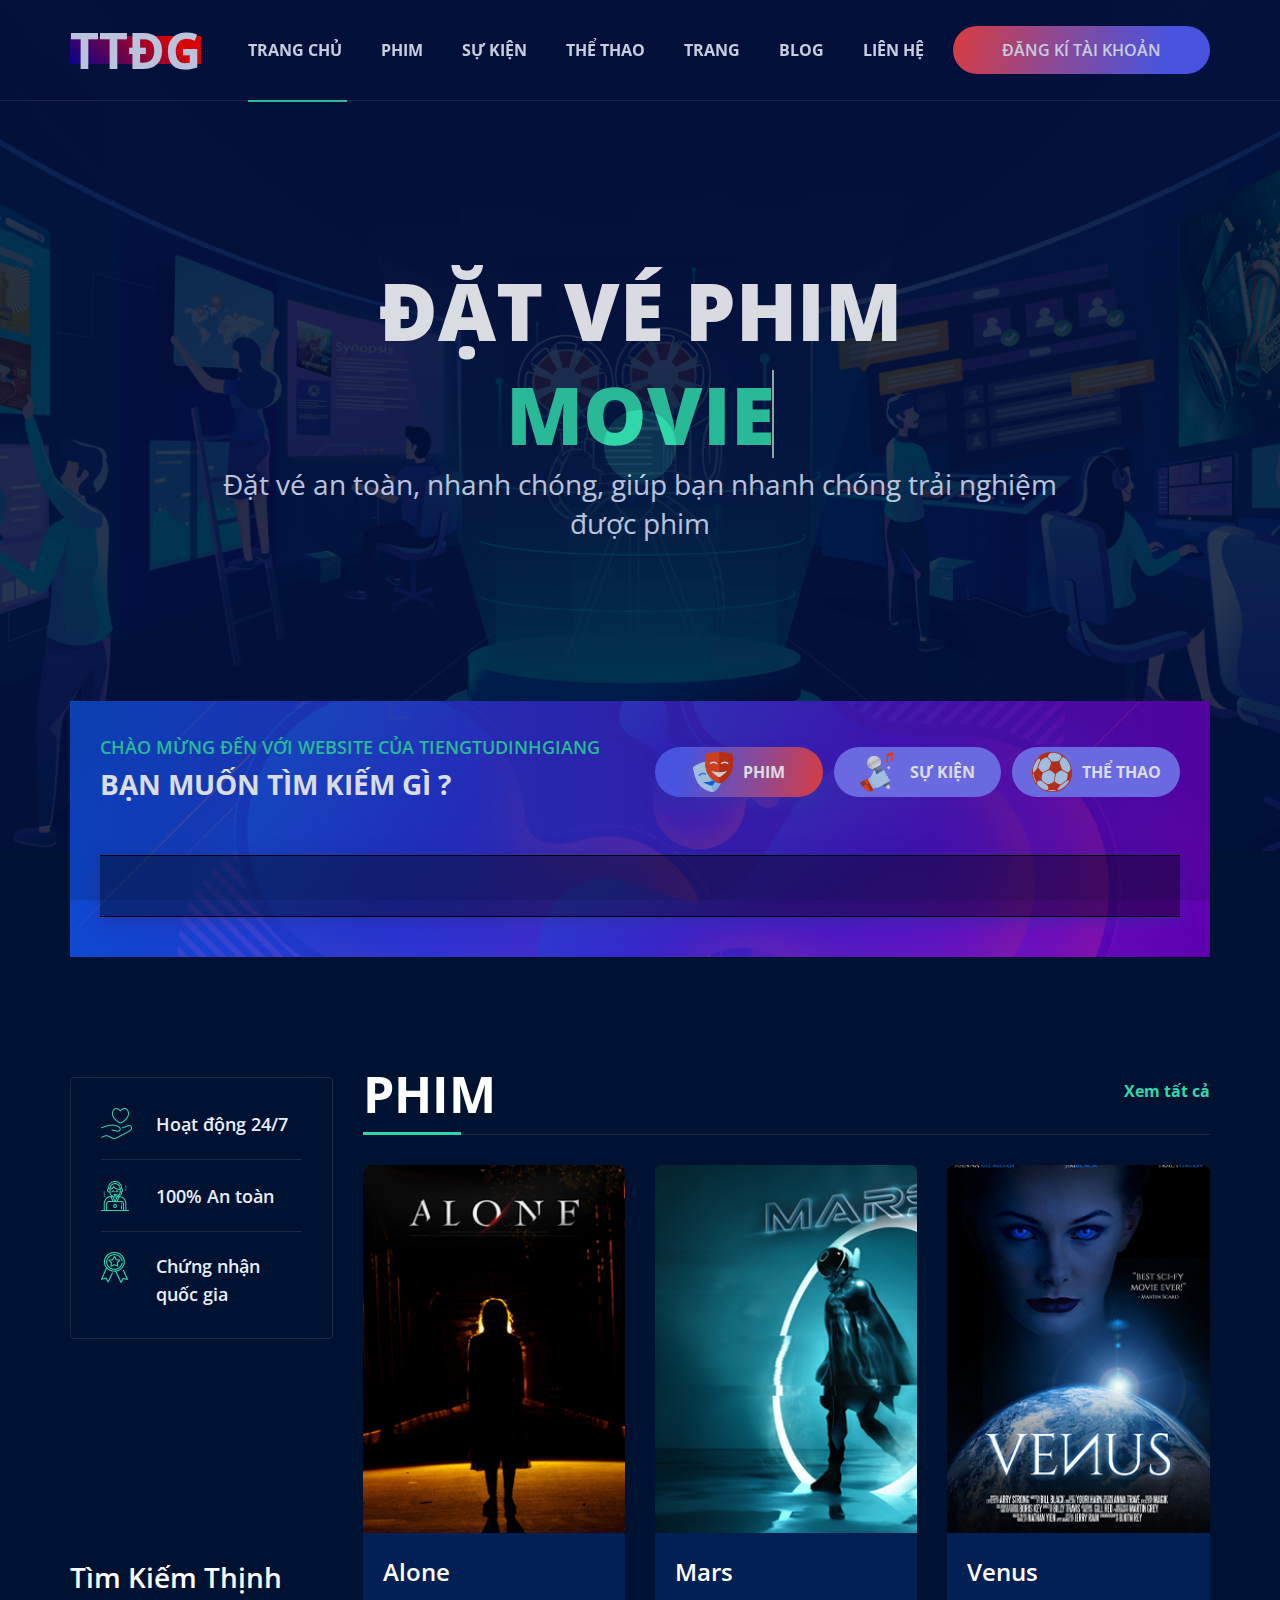
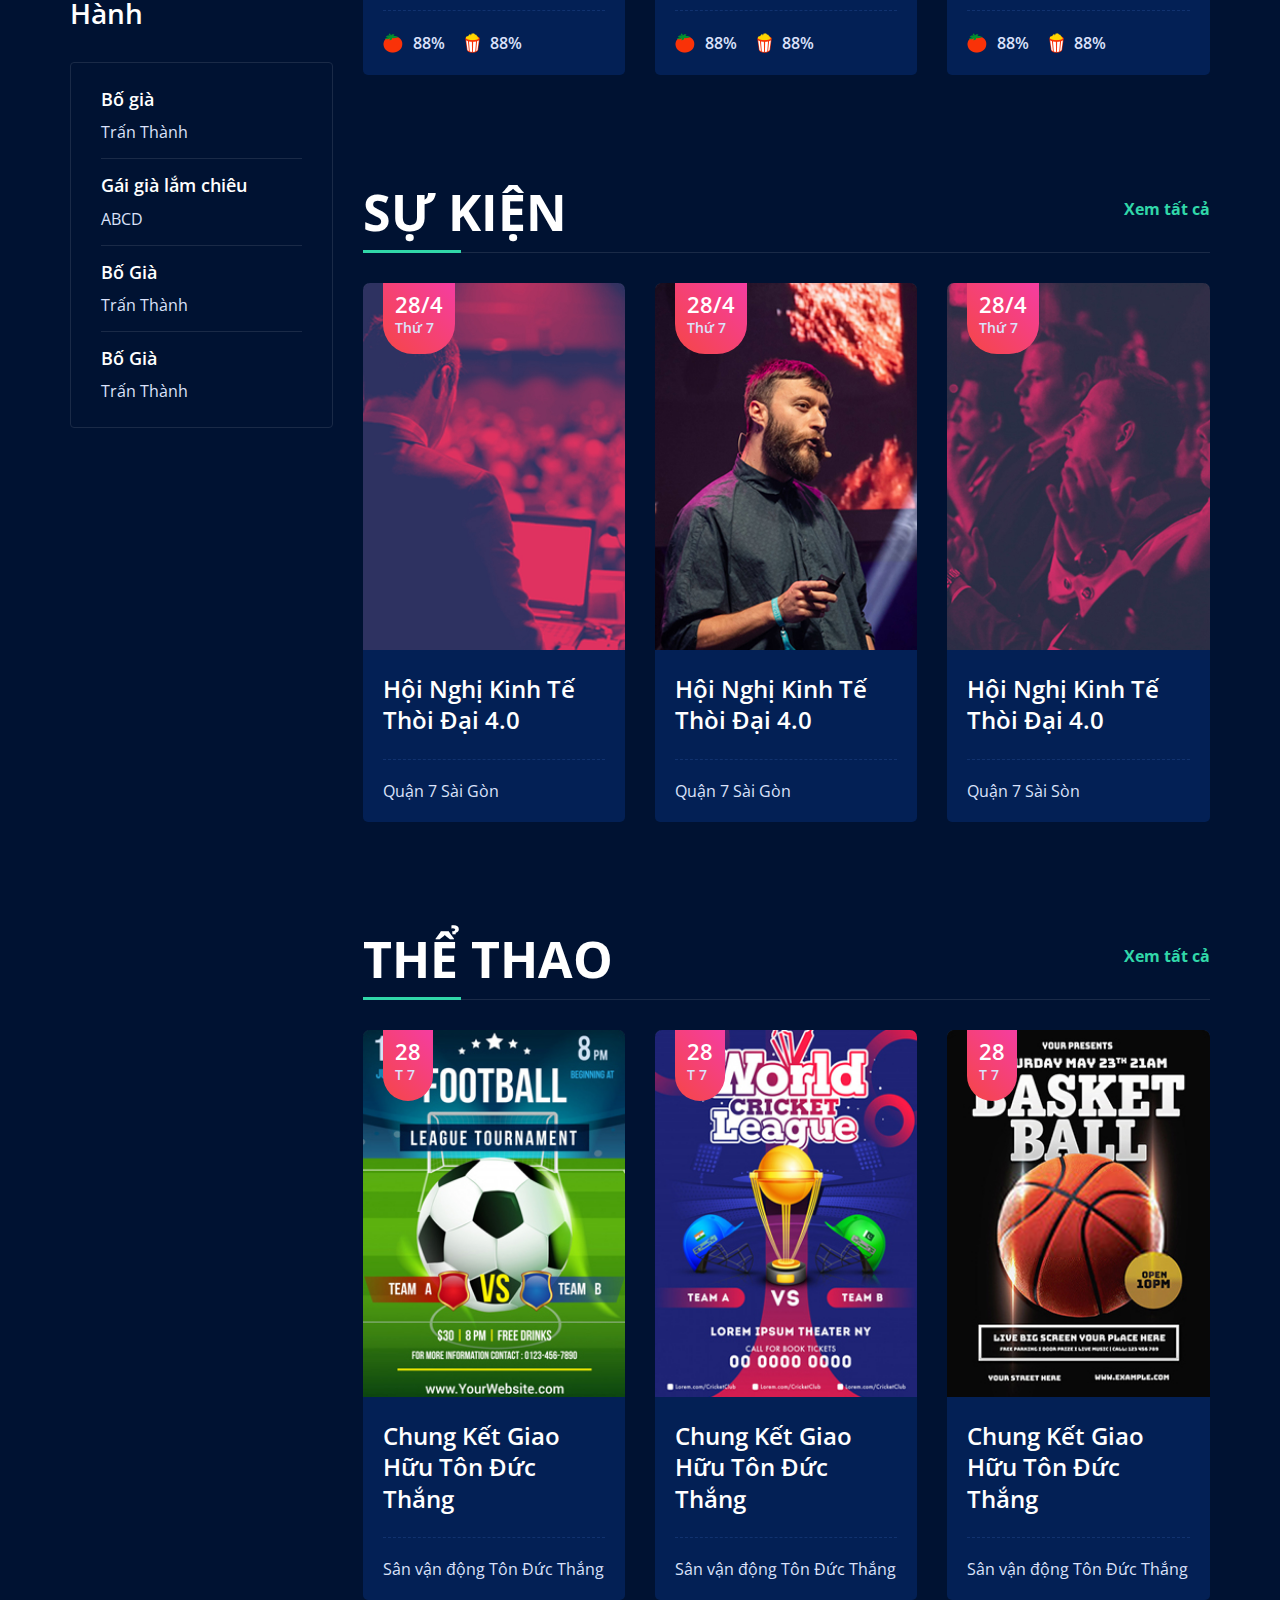
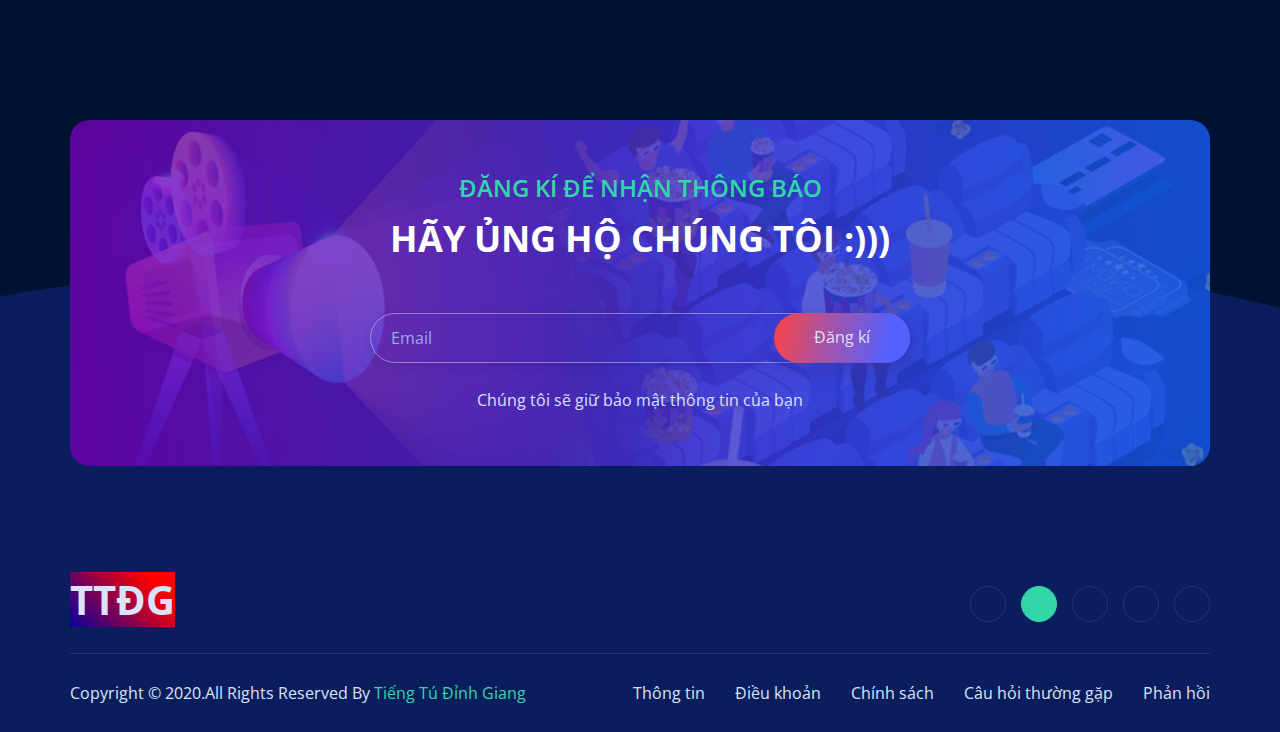
==== index.html @ 3dcde495 "first commit" ====
<!DOCTYPE html>
<html lang="en">

<head>
    <meta charset="UTF-8">
    <meta name="viewport" content="width=device-width, initial-scale=1.0">
    <meta http-equiv="X-UA-Compatible" content="ie=edge">

    <link href="/your-path-to-fontawesome/css/fontawesome.css" rel="stylesheet">
    <link href="/your-path-to-fontawesome/css/brands.css" rel="stylesheet">
    <link href="/your-path-to-fontawesome/css/solid.css" rel="stylesheet">
    <link rel="stylesheet" href="path/to/font-awesome/css/font-awesome.min.css">

    <link rel="stylesheet" href="./assets/css/bootstrap.min.css">
    <link rel="stylesheet" href="./assets/css/all.min.css">
    <link rel="stylesheet" href="./assets/css/animate.css">
    <link rel="stylesheet" href="./assets/css/flaticon.css">
    <link rel="stylesheet" href="./assets/css/magnific-popup.css">
    <link rel="stylesheet" href="./assets/css/odometer.css">
    <link rel="stylesheet" href="./assets/css/owl.carousel.min.css">
    <link rel="stylesheet" href="./assets/css/owl.theme.default.min.css">
    <link rel="stylesheet" href="./assets/css/nice-select.css">
    <link rel="stylesheet" href="./assets/css/jquery.animatedheadline.css">
    <link rel="stylesheet" href="./assets/css/main.css">
    <link rel="stylesheet" href="https://use.fontawesome.com/releases/v5.6.3/css/all.css" integrity="sha384-UHRtZLI+pbxtHCWp1t77Bi1L4ZtiqrqD80Kn4Z8NTSRyMA2Fd33n5dQ8lWUE00s/" crossorigin="anonymous"></head>

    <link rel="shortcut icon" href="./assets/images/favicon.png" type="image/x-icon">

    <title>Web đặt vé xem phim siêu cấp pro</title>


</head>

<body>
    <!-- ==========Preloader========== -->
    <div class="preloader">
        <div class="preloader-inner">
            <div class="preloader-icon">
                <span></span>
                <span></span>
            </div>
        </div>
    </div>
    <!-- ==========Preloader========== -->
    <!-- ==========Overlay========== -->
    <div class="overlay"></div>
    
    <!-- ==========Overlay========== -->

    <!-- ==========Header-Section========== -->
    <header class="header-section">
        <div class="container">
            <div class="header-wrapper">
                <span style="font-size: 50px;background: linear-gradient(45deg, #09009f, #ff0000 80%); font-weight: 700;">TTĐG</span>
                <ul class="menu">
                    <li>
                        <a href="#0" class="active">Trang chủ</a>
                        <ul class="submenu">
                            <li>
                                <a href="#" class="active">Trang chủ 1</a>
                            </li>
                            <li>
                                <a href="./index2/index-2.html">Trang chủ 2</a>
                            </li>
                        </ul>
                    </li>
                    <li>
                        <a href="#0">PHIM</a>
                        <ul class="submenu">
                            <li>
                                <a href="./moviegrid/movie-grid.html">Xem dạng lưới</a>
                            </li>
                            <li>
                                <a href="./movielist/movie-list.html">Xem dạng danh sách</a>
                            </li>
                            <li>
                                <a href="./moviedetail/movie-details.html">Chi tiết phim</a>
                            </li>
                            <li>
                                <a href="./moviedetail2/movie-details-2.html">Chi tiết phim 2</a>
                            </li>
                            <li>
                                <a href="./movieticketplan/movie-ticket-plan.html">Đặt kế hoạch mua vé </a>
                            </li>
                            <li>
                                <a href="./movieseatplan/movie-seat-plan.html">Chọn chỗ ngồi</a>
                            </li>
                            <li>
                                <a href="./moviecheckout/movie-checkout.html">Thanh toán</a>
                            </li>
                            <li>
                                <a href="./moviefood/popcorn.html">Đồ ăn kèm :)</a>
                            </li>
                        </ul>
                    </li>
                    <li>
                        <a href="#0">Sự kiện</a>
                        <ul class="submenu">
                            <li>
                                <a href="#">Sự Kiện</a>
                            </li>
                            <li>
                                <a href="#">Chi tiết sự kiện</a>
                            </li>
                            <li>
                                <a href="#">mua vé cho sự kiện</a>
                            </li>
                        </ul>
                    </li>
                    <li>
                        <a href="#0">Thể thao</a>
                        <ul class="submenu">
                            <li>
                                <a href="#">Thể thao</a>
                            </li>
                            <li>
                                <a href="#">tin tức thể thao</a>
                            </li>
                            <li>
                                <a href="#">mua vé thể thao</a>
                            </li>
                            <li>
                                <a href="#">thanh toán vé</a>
                            </li>
                        </ul>
                    </li>
                    <li>
                        <a href="#0">Trang</a>
                        <ul class="submenu">
                            <li>
                                <a href="./about/about.html">Thông tin</a>
                            </li>
                            <li>
                                <a href="#">Tải App cho điện thoại</a>
                            </li>
                            <li>
                                <a href="./signin/sign-in.html">Đăng nhập</a>
                            </li>
                            <li>
                                <a href="./signup/sign-up.html">đăng kí</a>
                            </li>
                        </ul>
                    </li>
                    <li>
                        <a href="#0">blog</a>
                        <ul class="submenu">
                            <li>
                                <a href="#">Blog cá nhân</a>
                            </li>
                            <li>
                                <a href="#">danh sách Blog dạng lưới</a>
                            </li>
                        </ul>
                    </li>
                    <li>
                        <a href="./contactus/contact.html">Liên hệ</a>
                    </li>
                    <li class="header-button pr-0">
                        <a href="./signup/sign-up.html">Đăng kí tài khoản</a>
                    </li>
                </ul>
                <div class="header-bar d-lg-none">
                    <span></span>
                    <span></span>
                    <span></span>
                </div>
            </div>
        </div>
    </header>
    <!-- ==========Header-Section========== -->

    <!-- ==========Banner-Section========== -->
    <section class="banner-section">
        <div class="banner-bg bg_img bg-fixed" data-background="./assets/images/banner/banner01.jpg"></div>
        <div class="container">
            <div class="banner-content">
                <h1 class="title  cd-headline clip"><span class="d-block">Đặt Vé Phim</span>
                    <span class="color-theme cd-words-wrapper p-0 m-0">
                        <b class="is-visible">Movie</b>
                        <b>Event</b>
                        <b>Sport</b>
                    </span>
                </h1>
                <p>Đặt vé an toàn, nhanh chóng, giúp bạn nhanh chóng trải nghiệm được phim</p>
            </div>
        </div>
    </section>
    <!-- ==========Banner-Section========== -->

    <!-- ==========Ticket-Search========== -->
    <section class="search-ticket-section padding-top pt-lg-0">
        <div class="container">
            <div class="search-tab bg_img" data-background="./assets/images/ticket/ticket-bg01.jpg">
                <div class="row align-items-center mb--20">
                    <div class="col-lg-6 mb-20">
                        <div class="search-ticket-header">
                            <h6 class="category">Chào mừng đến với website của TiengTuDinhGiang</h6>
                            <h3 class="title">Bạn muốn tìm kiếm gì ?</h3>
                        </div>
                    </div>
                    <div class="col-lg-6 mb-20">
                        <ul class="tab-menu ticket-tab-menu">
                            <li class="active">
                                <div class="tab-thumb">
                                    <img src="./assets/images/ticket/ticket-tab01.png" alt="ticket">
                                </div>
                                <span>Phim</span>
                            </li>
                            <li>
                                <div class="tab-thumb">
                                    <img src="./assets/images/ticket/ticket-tab02.png" alt="ticket">
                                </div>
                                <span>Sự Kiện</span>
                            </li>
                            <li>
                                <div class="tab-thumb">
                                    <img src="./assets/images/ticket/ticket-tab03.png" alt="ticket">
                                </div>
                                <span>Thể thao</span>
                            </li>
                        </ul>
                    </div>
                </div>
               
                </style>
                <div class="tab-area">
                    <div class="tab-item active">
                        <form class="ticket-search-form">
                            <div class="form-group large">
                                <input type="text" placeholder="Tìm kiếm">
                                <button type="submit">Tìm</i></button>
                            </div>
                            <div class="form-group">
                                <div class="thumb">
                                    <img src="./assets/images/ticket/city.png" alt="ticket">
                                </div>
                                <span class="type">Tỉnh</span>
                                <select class="select-bar">
                                    <option value="london">Tp Hồ Chí Minh</option>
                                    <option value="dhaka">Dà Lạt</option>
                                    <option value="rosario">Hà Nội</option>
                                    <option value="madrid">Vũng Tàu</option>
                                    <option value="koltaka">Vũng Tàu</option>
                                    <option value="rome">Vũng Tàu</option>
                                    <option value="khoksa">Vũng Tàu</option>
                                </select>
                            </div>
                            <div class="form-group">
                                <div class="thumb">
                                    <img src="./assets/images/ticket/date.png" alt="ticket">
                                </div>
                                <span class="type">Ngày</span>
                                <select class="select-bar">
                                    <option value="26-12-19">23/10/2020</option>
                                    <option value="26-12-19">24/10/2020</option>
                                    <option value="26-12-19">25/10/2020</option>
                                    <option value="26-12-19">26/10/2020</option>
                                </select>
                            </div>
                            <div class="form-group">
                                <div class="thumb">
                                    <img src="./assets/images/ticket/cinema.png" alt="ticket">
                                </div>
                                <span class="type">Rạp</span>
                                <select class="select-bar">
                                    <option value="Awaken">Quận 7</option>
                                    <option value="dhaka">Quận 7</option>
                                    <option value="rosario">Quận 7</option>
                                    <option value="madrid">Quận 7</option>
                                    <option value="koltaka">Quận 7</option>
                                    <option value="rome">Quận 7</option>
                                    <option value="khoksa">Quận 7</option>
                                </select>
                            </div>
                        </form>
                    </div>
                    <div class="tab-item">
                        <form class="ticket-search-form">
                            <div class="form-group large">
                                <input type="text" placeholder="Tìm kiếm">
                                <button type="submit">Tìm</button>
                            </div>
                            <div class="form-group">
                                <div class="thumb">
                                    <img src="./assets/images/ticket/city.png" alt="ticket">
                                </div>
                                <span class="type">Thành phố</span>
                                <select class="select-bar">
                                    <option value="london">Tp Hồ Chí Minh</option>
                                    <option value="dhaka">Dà Lạt</option>
                                    <option value="rosario">Hà Nội</option>
                                    <option value="madrid">Vũng Tàu</option>
                                    <option value="koltaka">Vũng Tàu</option>
                                    <option value="rome">Vũng Tàu</option>
                                    <option value="khoksa">Vũng Tàu</option>
                                </select>
                            </div>
                            <div class="form-group">
                                <div class="thumb">
                                    <img src="./assets/images/ticket/date.png" alt="ticket">
                                </div>
                                <span class="type">date</span>
                                <select class="select-bar">
                                    <option value="26-12-19">23/10/2020</option>
                                    <option value="26-12-19">24/10/2020</option>
                                    <option value="26-12-19">25/10/2020</option>
                                    <option value="26-12-19">26/10/2020</option>
                                </select>
                            </div>
                            <div class="form-group">
                                <div class="thumb">
                                    <img src="./assets/images/ticket/cinema.png" alt="ticket">
                                </div>
                                <span class="type">Sự kiện</span>
                                <select class="select-bar">
                                    <option value="angular">ABCD</option>
                                    <option value="startup">ABCD</option>
                                    <option value="rosario">ABCD</option>
                                    <option value="madrid">ABCD</option>
                                    <option value="koltaka">ABCD</option>
                                    <option value="Last-First">ABCDABCD</option>
                                    <option value="wish">ABCD</option>
                                </select>
                            </div>
                        </form>
                    </div>
                    <div class="tab-item">
                        <form class="ticket-search-form">
                            <div class="form-group large">
                                <input type="text" placeholder="Tìm kiếm">
                                <button type="submit">Tìm</button>
                            </div>
                            <div class="form-group">
                                <div class="thumb">
                                    <img src="./assets/images/ticket/city.png" alt="ticket">
                                </div>
                                <span class="type">Thành phố</span>
                                <select class="select-bar">
                                    <option value="london">Tp Hồ Chí Minh</option>
                                    <option value="dhaka">Dà Lạt</option>
                                    <option value="rosario">Hà Nội</option>
                                    <option value="madrid">Vũng Tàu</option>
                                    <option value="koltaka">Vũng Tàu</option>
                                    <option value="rome">Vũng Tàu</option>
                                    <option value="khoksa">Vũng Tàu</option>
                                </select>
                            </div>
                            <div class="form-group">
                                <div class="thumb">
                                    <img src="./assets/images/ticket/date.png" alt="ticket">
                                </div>
                                <span class="type">date</span>
                                <select class="select-bar">
                                    <option value="26-12-19">23/10/2020</option>
                                    <option value="26-12-19">24/10/2020</option>
                                    <option value="26-12-19">25/10/2020</option>
                                    <option value="26-12-19">26/10/2020</option>
                                </select>
                            </div>
                            <div class="form-group">
                                <div class="thumb">
                                    <img src="./assets/images/ticket/cinema.png" alt="ticket">
                                </div>
                                <span class="type">Thể thao</span>
                                <select class="select-bar">
                                    <option value="football">U23 Việt Nam</option>
                                    <option value="cricket">U23 Việt Nam</option>
                                    <option value="cabadi">U23 Việt Nam</option>
                                    <option value="madrid">U23 Việt Nam</option>
                                    <option value="gadon">U23 Việt Nam</option>
                                    <option value="rome">U23 Việt Nam</option>
                                    <option value="khoksa">U23 Việt Nam</option>
                                </select>
                            </div>
                        </form>
                    </div>
                </div>
            </div>
        </div>
    </section>
    <!-- ==========Ticket-Search========== -->

    <!-- ==========Movie-Main-Section========== -->
    <section class="movie-section padding-top padding-bottom bg-two">
        <div class="container">
            <div class="row flex-wrap-reverse justify-content-center">
                <div class="col-lg-3 col-sm-10  mt-50 mt-lg-0">
                    <div class="widget-1 widget-facility">
                        <div class="widget-1-body">
                            <ul>
                                <li>
                                    <a href="#0">
                                        <span class="img"><img src="./assets/images/sidebar/icons/sidebar01.png" alt="sidebar"></span>
                                        <span class="cate">Hoạt động 24/7</span>
                                    </a>
                                </li>
                                <li>
                                    <a href="#0">
                                        <span class="img"><img src="./assets/images/sidebar/icons/sidebar02.png" alt="sidebar"></span>
                                        <span class="cate">100% An toàn</span>
                                    </a>
                                </li>
                                <li>
                                    <a href="#0">
                                        <span class="img"><img src="./assets/images/sidebar/icons/sidebar03.png" alt="sidebar"></span>
                                        <span class="cate">Chứng nhận quốc gia</span>
                                    </a>
                                </li>
                            </ul>
                        </div>
                    </div>
                   <div><p style="height:200px"></p></div>
                    <div class="widget-1 widget-trending-search">
                        <h3 class="title">Tìm kiếm thịnh hành</h3>
                        <div class="widget-1-body">
                            <ul>
                                <li>
                                    <h6 class="sub-title">
                                        <a href="#0">Bố già</a>
                                    </h6>
                                    <p>Trấn Thành</p>
                                </li>
                                <li>
                                    <h6 class="sub-title">
                                        <a href="#0">Gái già lắm chiêu</a>
                                    </h6>
                                    <p>ABCD</p>
                                </li>
                                <li>
                                    <h6 class="sub-title">
                                        <a href="#0">Bố Già</a>
                                    </h6>
                                    <p>Trấn Thành</p>
                                </li>
                                <li>
                                    <h6 class="sub-title">
                                        <a href="#0">Bố Già</a>
                                    </h6>
                                    <p>Trấn Thành</p>
                                </li>
                            </ul>
                        </div>
                    </div>
                    
                </div>
                <div class="col-lg-9">
                    <div class="article-section padding-bottom">
                        <div class="section-header-1">
                            <h2 class="title">Phim</h2>
                            <a class="view-all" href="./moviegrid/movie-grid.html">Xem tất cả</a>
                        </div>
                        <div class="row mb-30-none justify-content-center">
                            <div class="col-sm-6 col-lg-4">
                                <div class="movie-grid">
                                    <div class="movie-thumb c-thumb">
                                        <a href="#0">
                                            <img src="./assets/images/movie/movie01.jpg" alt="movie">
                                        </a>
                                    </div>
                                    <div class="movie-content bg-one">
                                        <h5 class="title m-0">
                                            <a href="#0">alone</a>
                                        </h5>
                                        <ul class="movie-rating-percent">
                                            <li>
                                                <div class="thumb">
                                                    <img src="./assets/images/movie/tomato.png" alt="movie">
                                                </div>
                                                <span class="content">88%</span>
                                            </li>
                                            <li>
                                                <div class="thumb">
                                                    <img src="./assets/images/movie/cake.png" alt="movie">
                                                </div>
                                                <span class="content">88%</span>
                                            </li>
                                        </ul>
                                    </div>
                                </div>
                            </div>
                            <div class="col-sm-6 col-lg-4">
                                <div class="movie-grid">
                                    <div class="movie-thumb c-thumb">
                                        <a href="#0">
                                            <img src="./assets/images/movie/movie02.jpg" alt="movie">
                                        </a>
                                    </div>
                                    <div class="movie-content bg-one">
                                        <h5 class="title m-0">
                                            <a href="#0">mars</a>
                                        </h5>
                                        <ul class="movie-rating-percent">
                                            <li>
                                                <div class="thumb">
                                                    <img src="./assets/images/movie/tomato.png" alt="movie">
                                                </div>
                                                <span class="content">88%</span>
                                            </li>
                                            <li>
                                                <div class="thumb">
                                                    <img src="./assets/images/movie/cake.png" alt="movie">
                                                </div>
                                                <span class="content">88%</span>
                                            </li>
                                        </ul>
                                    </div>
                                </div>
                            </div>
                            <div class="col-sm-6 col-lg-4">
                                <div class="movie-grid">
                                    <div class="movie-thumb c-thumb">
                                        <a href="#0">
                                            <img src="./assets/images/movie/movie03.jpg" alt="movie">
                                        </a>
                                    </div>
                                    <div class="movie-content bg-one">
                                        <h5 class="title m-0">
                                            <a href="#0">venus</a>
                                        </h5>
                                        <ul class="movie-rating-percent">
                                            <li>
                                                <div class="thumb">
                                                    <img src="./assets/images/movie/tomato.png" alt="movie">
                                                </div>
                                                <span class="content">88%</span>
                                            </li>
                                            <li>
                                                <div class="thumb">
                                                    <img src="./assets/images/movie/cake.png" alt="movie">
                                                </div>
                                                <span class="content">88%</span>
                                            </li>
                                        </ul>
                                    </div>
                                </div>
                            </div>
                        </div>
                    </div>
                    <div class="article-section padding-bottom">
                        <div class="section-header-1">
                            <h2 class="title">Sự kiện</h2>
                            <a class="view-all" href="events.html">Xem tất cả</a>
                        </div>
                        <div class="row mb-30-none justify-content-center">
                            <div class="col-sm-6 col-lg-4">
                                <div class="event-grid">
                                    <div class="movie-thumb c-thumb">
                                        <a href="#0">
                                            <img src="./assets/images/event/event01.jpg" alt="event">
                                        </a>
                                        <div class="event-date">
                                            <h6 class="date-title">28/4</h6>
                                            <span>Thứ 7</span>
                                        </div>
                                    </div>
                                    <div class="movie-content bg-one">
                                        <h5 class="title m-0">
                                            <a href="#0">Hội nghị Kinh tế thòi đại 4.0</a>
                                        </h5>
                                        <div class="movie-rating-percent">
                                            <span>Quận 7 Sài Gòn</span>
                                        </div>
                                    </div>
                                </div>
                            </div>
                            <div class="col-sm-6 col-lg-4">
                                <div class="event-grid">
                                    <div class="movie-thumb c-thumb">
                                        <a href="#0">
                                            <img src="./assets/images/event/event02.jpg" alt="event">
                                        </a>
                                        <div class="event-date">
                                            <h6 class="date-title">28/4</h6>
                                            <span>Thứ 7</span>
                                        </div>
                                    </div>
                                    <div class="movie-content bg-one">
                                        <h5 class="title m-0">
                                            <a href="#0">Hội nghị Kinh tế thòi đại 4.0</a>
                                        </h5>
                                        <div class="movie-rating-percent">
                                            <span>Quận 7 Sài Gòn</span>
                                        </div>
                                    </div>
                                </div>
                            </div>
                            <div class="col-sm-6 col-lg-4">
                                <div class="event-grid">
                                    <div class="movie-thumb c-thumb">
                                        <a href="#0">
                                            <img src="./assets/images/event/event03.jpg" alt="event">
                                        </a>
                                        <div class="event-date">
                                            <h6 class="date-title">28/4</h6>
                                            <span>Thứ 7</span>
                                        </div>
                                    </div>
                                    <div class="movie-content bg-one">
                                        <h5 class="title m-0">
                                            <a href="#0">Hội nghị Kinh tế thòi đại 4.0</a>
                                        </h5>
                                        <div class="movie-rating-percent">
                                            <span>Quận 7 Sài Sòn</span>
                                        </div>
                                    </div>
                                </div>
                            </div>
                        </div>
                    </div>
                    <div class="article-section">
                        <div class="section-header-1">
                            <h2 class="title">Thể thao</h2>
                            <a class="view-all" href="sports.html">Xem tất cả</a>
                        </div>
                        <div class="row mb-30-none justify-content-center">
                            <div class="col-sm-6 col-lg-4">
                                <div class="sports-grid">
                                    <div class="movie-thumb c-thumb">
                                        <a href="#0">
                                            <img src="./assets/images/sports/sports01.jpg" alt="sports">
                                        </a>
                                        <div class="event-date">
                                            <h6 class="date-title">28</h6>
                                            <span>T 7</span>
                                        </div>
                                    </div>
                                    <div class="movie-content bg-one">
                                        <h5 class="title m-0">
                                            <a href="#0">Chung Kết Giao Hữu Tôn Đức Thắng</a>
                                        </h5>
                                        <div class="movie-rating-percent">
                                            <span>Sân vận động Tôn Đức Thắng</span>
                                        </div>
                                    </div>
                                </div>
                            </div>
                            <div class="col-sm-6 col-lg-4">
                                <div class="sports-grid">
                                    <div class="movie-thumb c-thumb">
                                        <a href="#0">
                                            <img src="./assets/images/sports/sports02.jpg" alt="sports">
                                        </a>
                                        <div class="event-date">
                                            <h6 class="date-title">28</h6>
                                            <span>T 7</span>
                                        </div>
                                    </div>
                                    <div class="movie-content bg-one">
                                        <h5 class="title m-0">
                                            <a href="#0">Chung Kết Giao Hữu Tôn Đức Thắng</a>
                                        </h5>
                                        <div class="movie-rating-percent">
                                            <span>Sân vận động Tôn Đức Thắng</span>
                                        </div>
                                    </div>
                                </div>
                            </div>
                            <div class="col-sm-6 col-lg-4">
                                <div class="sports-grid">
                                    <div class="movie-thumb c-thumb">
                                        <a href="#0">
                                            <img src="./assets/images/sports/sports03.jpg" alt="sports">
                                        </a>
                                        <div class="event-date">
                                            <h6 class="date-title">28</h6>
                                            <span>T 7</span>
                                        </div>
                                    </div>
                                    <div class="movie-content bg-one">
                                        <h5 class="title m-0">
                                            <a href="#0">Chung Kết Giao Hữu Tôn Đức Thắng</a>
                                        </h5>
                                        <div class="movie-rating-percent">
                                            <span>Sân vận động Tôn Đức Thắng</span>
                                        </div>
                                    </div>
                                </div>
                            </div>
                        </div>
                    </div>
                </div>
            </div>
        </div>
    </section>
    <!-- ==========Movie-Main-Section========== -->

    <!-- ==========Newslater-Section========== -->
    <footer class="footer-section">
        <div class="newslater-section padding-bottom">
            <div class="container">
                <div class="newslater-container bg_img" data-background="./assets/images/newslater/newslater-bg01.jpg">
                    <div class="newslater-wrapper">
                        <h5 class="cate">Đăng kí Để Nhận thông báo</h5>
                        <h3 class="title">Hãy ủng hộ chúng tôi :)))</h3>
                        <form class="newslater-form">
                            <input type="text" placeholder="Email">
                            <button type="submit">Đăng kí</button>
                        </form>
                        <p>Chúng tôi sẽ giữ bảo mật thông tin của bạn</p>
                    </div>
                </div>
            </div>
        </div>
        <div class="container">
            <div class="footer-top">
                <div class="logo">
                    <span style="font-size: 40px;background: linear-gradient(45deg, #09009f, #ff0000 80%); font-weight: 700;">TTĐG</span>
                </div>
                <ul class="social-icons">
                    <li>
                        <a href="#0">
                            <i class="fab fa-facebook-f"></i>
                        </a>
                    </li>
                    <li>
                        <a href="#0" class="active">
                            <i class="fab fa-twitter"></i>
                        </a>
                    </li>
                    <li>
                        <a href="#0">
                            <i class="fab fa-pinterest-p"></i>
                        </a>
                    </li>
                    <li>
                        <a href="#0">
                            <i class="fab fa-google"></i>
                        </a>
                    </li>
                    <li>
                        <a href="#0">
                            <i class="fab fa-instagram"></i>
                        </a>
                    </li>
                </ul>
            </div>
            <div class="footer-bottom">
                <div class="footer-bottom-area">
                    <div class="left">
                        <p>Copyright © 2020.All Rights Reserved By <a href="#0">Tiếng Tú Đỉnh Giang </a></p>
                    </div>
                    <ul class="links">
                        <li>
                            <a href="#0">Thông tin</a>
                        </li>
                        <li>
                            <a href="#0">Điều khoản</a>
                        </li>
                        <li>
                            <a href="#0">Chính sách</a>
                        </li>
                        <li>
                            <a href="#0">Câu hỏi thường gặp</a>
                        </li>
                        <li>
                            <a href="#0">Phản hồi</a>
                        </li>
                    </ul>
                </div>
            </div>
        </div>
    </footer>
    <!-- ==========Newslater-Section========== -->


    <script src="assets/js/jquery-3.3.1.min.js"></script>
    <script src="assets/js/modernizr-3.6.0.min.js"></script>
    <script src="assets/js/plugins.js"></script>
    <script src="assets/js/bootstrap.min.js"></script>
    <script src="assets/js/heandline.js"></script>
    <script src="assets/js/isotope.pkgd.min.js"></script>
    <script src="assets/js/magnific-popup.min.js"></script>
    <script src="assets/js/owl.carousel.min.js"></script>
    <script src="assets/js/wow.min.js"></script>
    <script src="assets/js/countdown.min.js"></script>
    <script src="assets/js/odometer.min.js"></script>
    <script src="assets/js/viewport.jquery.js"></script>
    <script src="assets/js/nice-select.js"></script>
    <script src="assets/js/main.js"></script>
    
</body>

</html>
---- assets/css/flaticon.css ----
/*
  	Flaticon icon font: Flaticon
    Creation date: 18/01/2020 20:33
    Font generated by <a href="https://www.flaticon.com">flaticon.com</a>. <p>Under <a href="http://creativecommons.org/licenses/by/3.0/">CC</a>: <a data-file="001-right-arrow-angle" href="https://www.flaticon.com/authors/catalin-fertu">Catalin Fertu</a>, <a data-file="003-angle-pointing-to-left" href="https://www.flaticon.com/authors/dave-gandy">Dave Gandy</a>, <a data-file="016-share" href="https://www.flaticon.com/authors/those-icons">Those Icons</a>, <a data-file="017-share-1" href="https://www.flaticon.com/authors/pixel-perfect">Pixel perfect</a>, <a data-file="013-conversation" href="http://www.freepik.com">Freepik</a>, <a data-file="007-finger" href="https://www.flaticon.com/authors/zlatko-najdenovski">Zlatko Najdenovski</a>, <a data-file="014-view" href="https://www.flaticon.com/authors/kiranshastry">Kiranshastry</a></p>  
     
  	*/

	@font-face {
	    font-family: "Flaticon";
	    src: url("./Flaticon.eot");
	    src: url("./Flaticon.eot?#iefix") format("embedded-opentype"), url("./Flaticon.woff2") format("woff2"), url("./Flaticon.woff") format("woff"), url("./Flaticon.ttf") format("truetype"), url("./Flaticon.svg#Flaticon") format("svg");
	    font-weight: normal;
	    font-style: normal;
	}

	@media screen and (-webkit-min-device-pixel-ratio:0) {
	    @font-face {
	        font-family: "Flaticon";
	        src: url("./Flaticon.svg#Flaticon") format("svg");
	    }
	}

	[class^="flaticon-"]:before,
	[class*=" flaticon-"]:before,
	[class^="flaticon-"]:after,
	[class*=" flaticon-"]:after {
	    font-family: Flaticon;
	    font-style: normal;
	}

	.flaticon-right-arrow-angle:before {
	    content: "\f100";
	}

	.flaticon-double-right-arrows-angles:before {
	    content: "\f101";
	}

	.flaticon-angle-pointing-to-left:before {
	    content: "\f102";
	}

	.flaticon-right:before {
	    content: "\f103";
	}

	.flaticon-back:before {
	    content: "\f104";
	}

	.flaticon-hand:before {
	    content: "\f105";
	}

	.flaticon-dont-like-symbol:before {
	    content: "\f106";
	}

	.flaticon-lock:before {
	    content: "\f107";
	}

	.flaticon-favorite-heart-button:before {
	    content: "\f108";
	}

	.flaticon-play-button-1:before {
	    content: "\f109";
	}

	.flaticon-play-button:before {
	    content: "\f10a";
	}

	.flaticon-loupe:before {
	    content: "\f10b";
	}

	.flaticon-conversation:before {
	    content: "\f10c";
	}

	.flaticon-view:before {
	    content: "\f10d";
	}

	.flaticon-visibility:before {
	    content: "\f10e";
	}

	.flaticon-share:before {
	    content: "\f10f";
	}

	.flaticon-share-1:before {
	    content: "\f110";
	}
---- assets/css/odometer.css ----
.odometer.odometer-auto-theme,
.odometer.odometer-theme-default {
    display: inline-block;
    vertical-align: middle;
    position: relative;
}

.odometer.odometer-auto-theme .odometer-digit,
.odometer.odometer-theme-default .odometer-digit {
    display: inline-block;
    vertical-align: middle;
    position: relative;
}

.odometer.odometer-auto-theme .odometer-digit .odometer-digit-spacer,
.odometer.odometer-theme-default .odometer-digit .odometer-digit-spacer {
    display: inline-block;
    vertical-align: middle;
    visibility: hidden;
}

.odometer.odometer-auto-theme .odometer-digit .odometer-digit-inner,
.odometer.odometer-theme-default .odometer-digit .odometer-digit-inner {
    text-align: left;
    display: block;
    position: absolute;
    top: 0;
    left: 0;
    right: 0;
    bottom: 0;
    overflow: hidden;
}

.odometer.odometer-auto-theme .odometer-digit .odometer-ribbon,
.odometer.odometer-theme-default .odometer-digit .odometer-ribbon {
    display: block;
}

.odometer.odometer-auto-theme .odometer-digit .odometer-ribbon-inner,
.odometer.odometer-theme-default .odometer-digit .odometer-ribbon-inner {
    display: block;
    -webkit-backface-visibility: hidden;
}

.odometer.odometer-auto-theme .odometer-digit .odometer-value,
.odometer.odometer-theme-default .odometer-digit .odometer-value {
    display: block;
    -webkit-transform: translateZ(0);
}

.odometer.odometer-auto-theme .odometer-digit .odometer-value.odometer-last-value,
.odometer.odometer-theme-default .odometer-digit .odometer-value.odometer-last-value {
    position: absolute;
}

.odometer.odometer-auto-theme.odometer-animating-up .odometer-ribbon-inner,
.odometer.odometer-theme-default.odometer-animating-up .odometer-ribbon-inner {
    -webkit-transition: -webkit-transform 2s;
    -moz-transition: -moz-transform 2s;
    -ms-transition: -ms-transform 2s;
    -o-transition: -o-transform 2s;
    transition: transform 2s;
}

.odometer.odometer-auto-theme.odometer-animating-up.odometer-animating .odometer-ribbon-inner,
.odometer.odometer-theme-default.odometer-animating-up.odometer-animating .odometer-ribbon-inner {
    -webkit-transform: translateY(-100%);
    -moz-transform: translateY(-100%);
    -ms-transform: translateY(-100%);
    -o-transform: translateY(-100%);
    transform: translateY(-100%);
}

.odometer.odometer-auto-theme.odometer-animating-down .odometer-ribbon-inner,
.odometer.odometer-theme-default.odometer-animating-down .odometer-ribbon-inner {
    -webkit-transform: translateY(-100%);
    -moz-transform: translateY(-100%);
    -ms-transform: translateY(-100%);
    -o-transform: translateY(-100%);
    transform: translateY(-100%);
}

.odometer.odometer-auto-theme.odometer-animating-down.odometer-animating .odometer-ribbon-inner,
.odometer.odometer-theme-default.odometer-animating-down.odometer-animating .odometer-ribbon-inner {
    -webkit-transition: -webkit-transform 2s;
    -moz-transition: -moz-transform 2s;
    -ms-transition: -ms-transform 2s;
    -o-transition: -o-transform 2s;
    transition: transform 2s;
    -webkit-transform: translateY(0);
    -moz-transform: translateY(0);
    -ms-transform: translateY(0);
    -o-transform: translateY(0);
    transform: translateY(0);
}

.odometer.odometer-auto-theme,
.odometer.odometer-theme-default {
    /*  font-family: "Helvetica Neue", sans-serif;*/
    /*line-height: 1.1em;*/
}

.odometer.odometer-auto-theme .odometer-value,
.odometer.odometer-theme-default .odometer-value {
    text-align: center;
}
---- assets/css/nice-select.css ----
.nice-select {
    -webkit-tap-highlight-color: transparent;
    background-color: #fff;
    border-radius: 5px;
    border: solid 1px #e8e8e8;
    box-sizing: border-box;
    clear: both;
    cursor: pointer;
    display: block;
    float: left;
    font-family: inherit;
    font-size: 14px;
    font-weight: normal;
    height: 42px;
    line-height: 40px;
    outline: none;
    padding-left: 18px;
    padding-right: 30px;
    position: relative;
    text-align: left !important;
    -webkit-transition: all 0.2s ease-in-out;
    transition: all 0.2s ease-in-out;
    -webkit-user-select: none;
    -moz-user-select: none;
    -ms-user-select: none;
    user-select: none;
    white-space: nowrap;
    width: auto;
}

.nice-select:hover {
    border-color: #dbdbdb;
}

.nice-select:active,
.nice-select.open,
.nice-select:focus {
    border-color: #999;
}

.nice-select:after {
    border-bottom: 2px solid #999;
    border-right: 2px solid #999;
    content: '';
    display: block;
    height: 5px;
    margin-top: -4px;
    pointer-events: none;
    position: absolute;
    right: 12px;
    top: 50%;
    -webkit-transform-origin: 66% 66%;
    -ms-transform-origin: 66% 66%;
    transform-origin: 66% 66%;
    -webkit-transform: rotate(45deg);
    -ms-transform: rotate(45deg);
    transform: rotate(45deg);
    -webkit-transition: all 0.15s ease-in-out;
    transition: all 0.15s ease-in-out;
    width: 5px;
}

.nice-select.open:after {
    -webkit-transform: rotate(-135deg);
    -ms-transform: rotate(-135deg);
    transform: rotate(-135deg);
}

.nice-select.open .list {
    opacity: 1;
    pointer-events: auto;
    -webkit-transform: scale(1) translateY(0);
    -ms-transform: scale(1) translateY(0);
    transform: scale(1) translateY(0);
}

.nice-select.disabled {
    border-color: #ededed;
    color: #999;
    pointer-events: none;
}

.nice-select.disabled:after {
    border-color: #cccccc;
}

.nice-select.wide {
    width: 100%;
}

.nice-select.wide .list {
    left: 0 !important;
    right: 0 !important;
}

.nice-select.right {
    float: right;
}

.nice-select.right .list {
    left: auto;
    right: 0;
}

.nice-select.small {
    font-size: 12px;
    height: 36px;
    line-height: 34px;
}

.nice-select.small:after {
    height: 4px;
    width: 4px;
}

.nice-select.small .option {
    line-height: 34px;
    min-height: 34px;
}

.nice-select .list {
    background-color: #fff;
    border-radius: 5px;
    box-shadow: 0 0 0 1px rgba(68, 68, 68, 0.11);
    box-sizing: border-box;
    margin-top: 4px;
    opacity: 0;
    overflow: hidden;
    padding: 0;
    pointer-events: none;
    position: absolute;
    top: 100%;
    left: 0;
    -webkit-transform-origin: 50% 0;
    -ms-transform-origin: 50% 0;
    transform-origin: 50% 0;
    -webkit-transform: scale(0.75) translateY(-21px);
    -ms-transform: scale(0.75) translateY(-21px);
    transform: scale(0.75) translateY(-21px);
    -webkit-transition: all 0.2s cubic-bezier(0.5, 0, 0, 1.25), opacity 0.15s ease-out;
    transition: all 0.2s cubic-bezier(0.5, 0, 0, 1.25), opacity 0.15s ease-out;
    z-index: 9;
}

.nice-select .list:hover .option:not(:hover) {
    background-color: transparent !important;
}

.nice-select .option {
    cursor: pointer;
    font-weight: 400;
    line-height: 40px;
    list-style: none;
    min-height: 40px;
    outline: none;
    padding-left: 18px;
    padding-right: 29px;
    text-align: left;
    -webkit-transition: all 0.2s;
    transition: all 0.2s;
}

.nice-select .option:hover,
.nice-select .option.focus,
.nice-select .option.selected.focus {
    background-color: #f6f6f6;
}

.nice-select .option.selected {
    font-weight: bold;
}

.nice-select .option.disabled {
    background-color: transparent;
    color: #999;
    cursor: default;
}

.no-csspointerevents .nice-select .list {
    display: none;
}

.no-csspointerevents .nice-select.open .list {
    display: block;
}
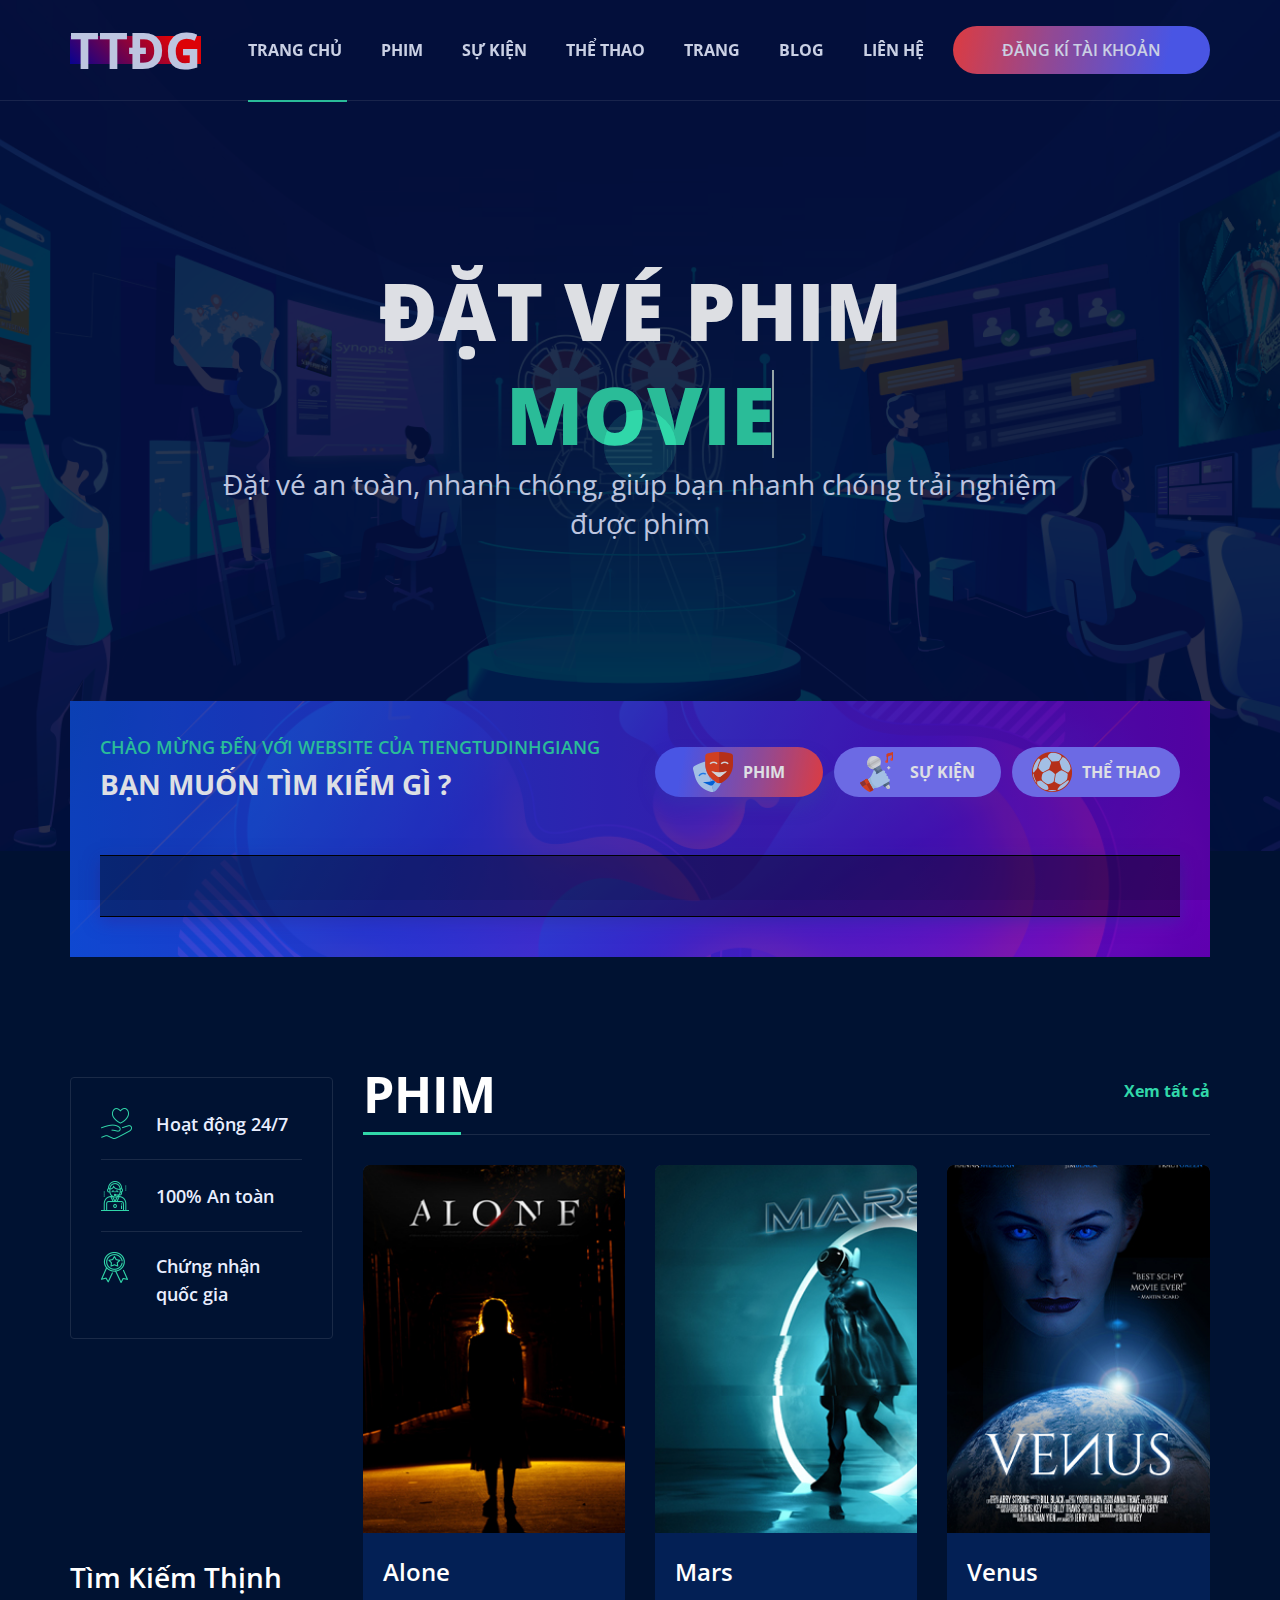
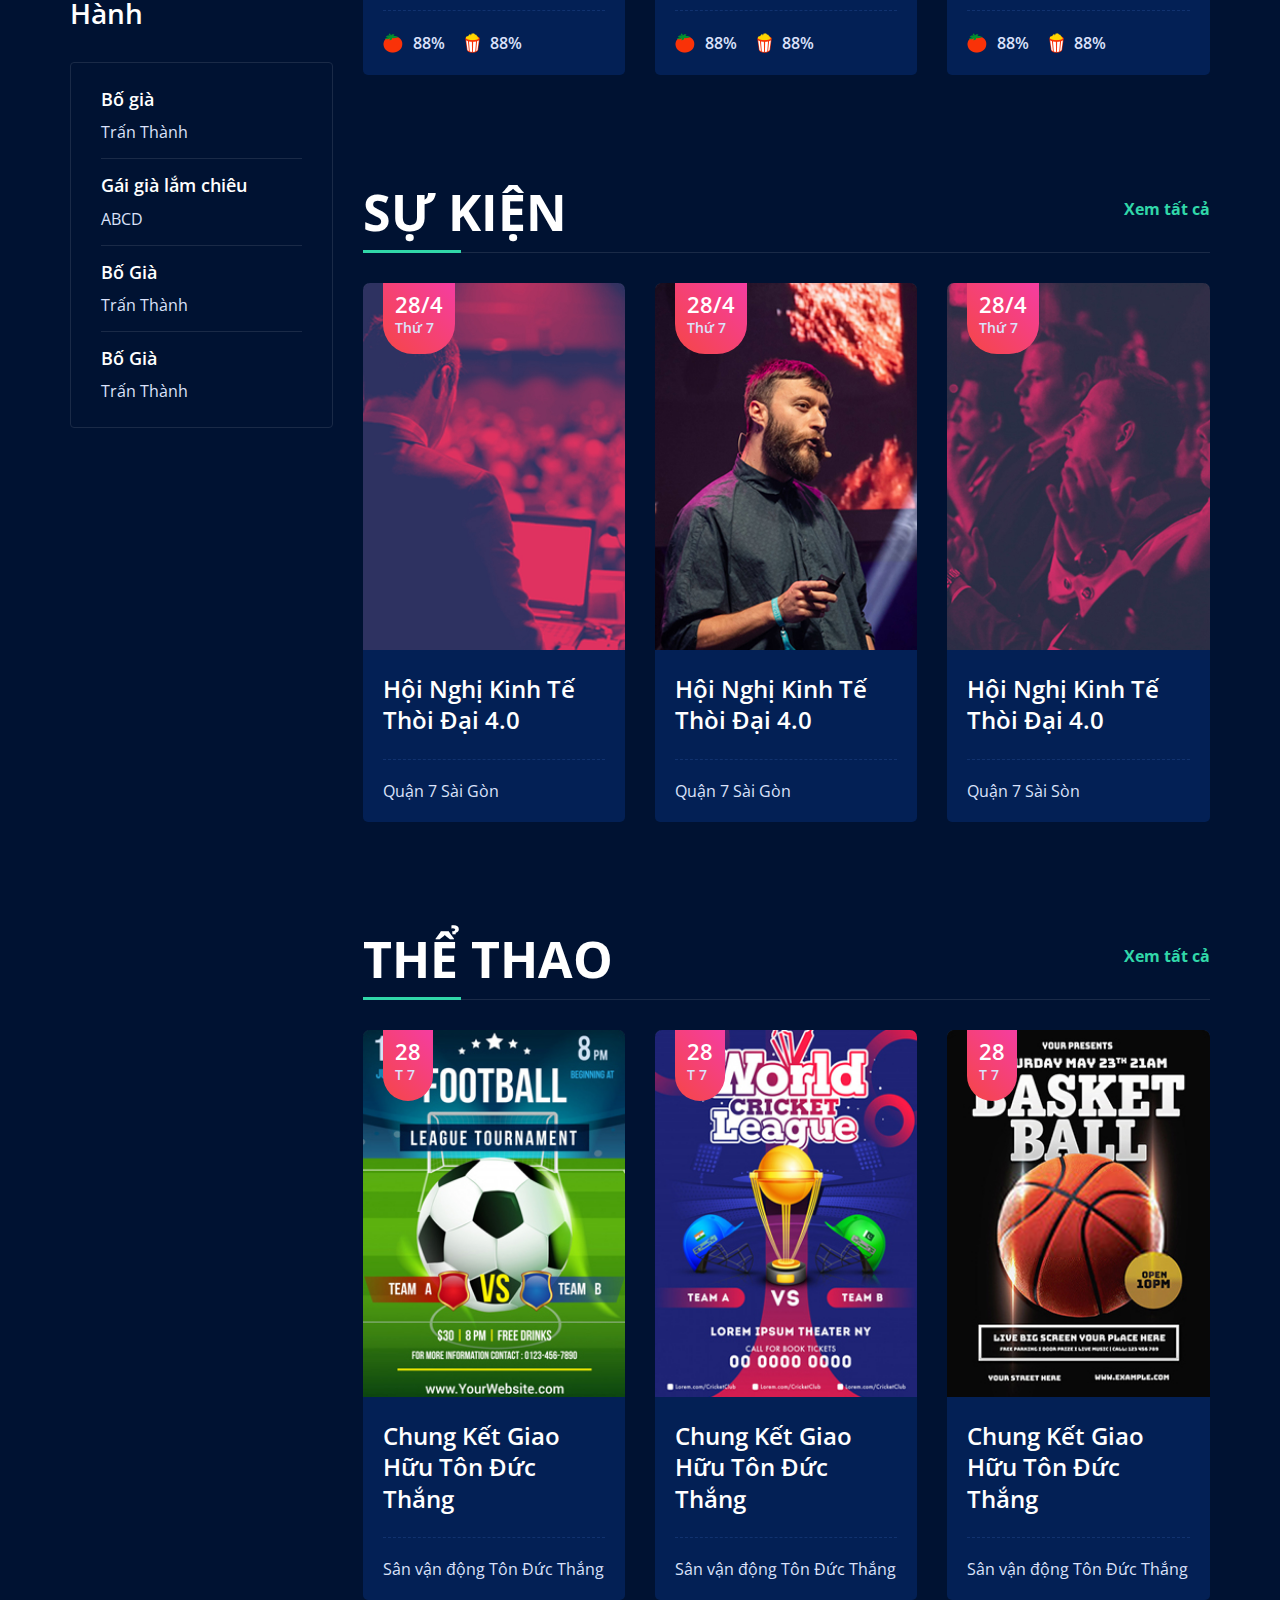
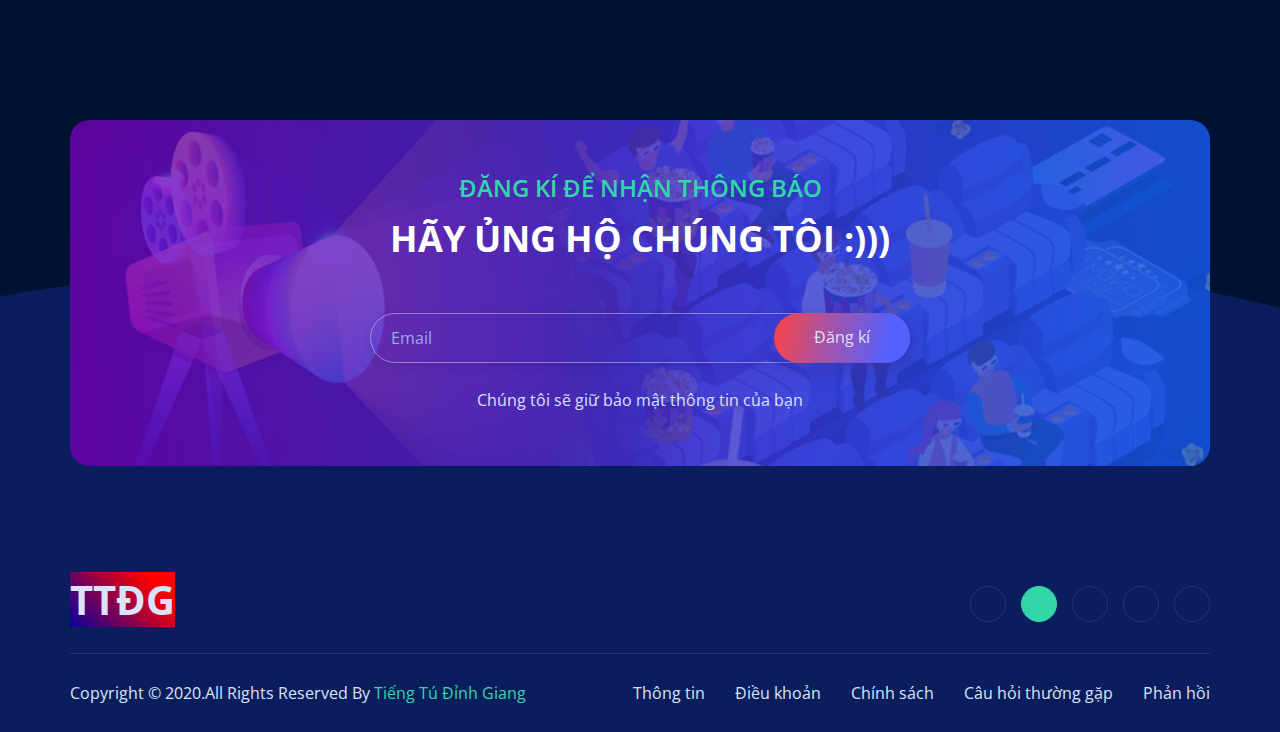
==== commit 734571cb: "Edit index file" ====
--- a/index.html
+++ b/index.html
@@ -26,9 +26,9 @@
 
     <link rel="shortcut icon" href="./assets/images/favicon.png" type="image/x-icon">
 
-    <title>Web đặt vé xem phim siêu cấp pro</title>
-
-
+    <title>Web đặt vé xem phim</title>
+
+	
 </head>
 
 <body>
